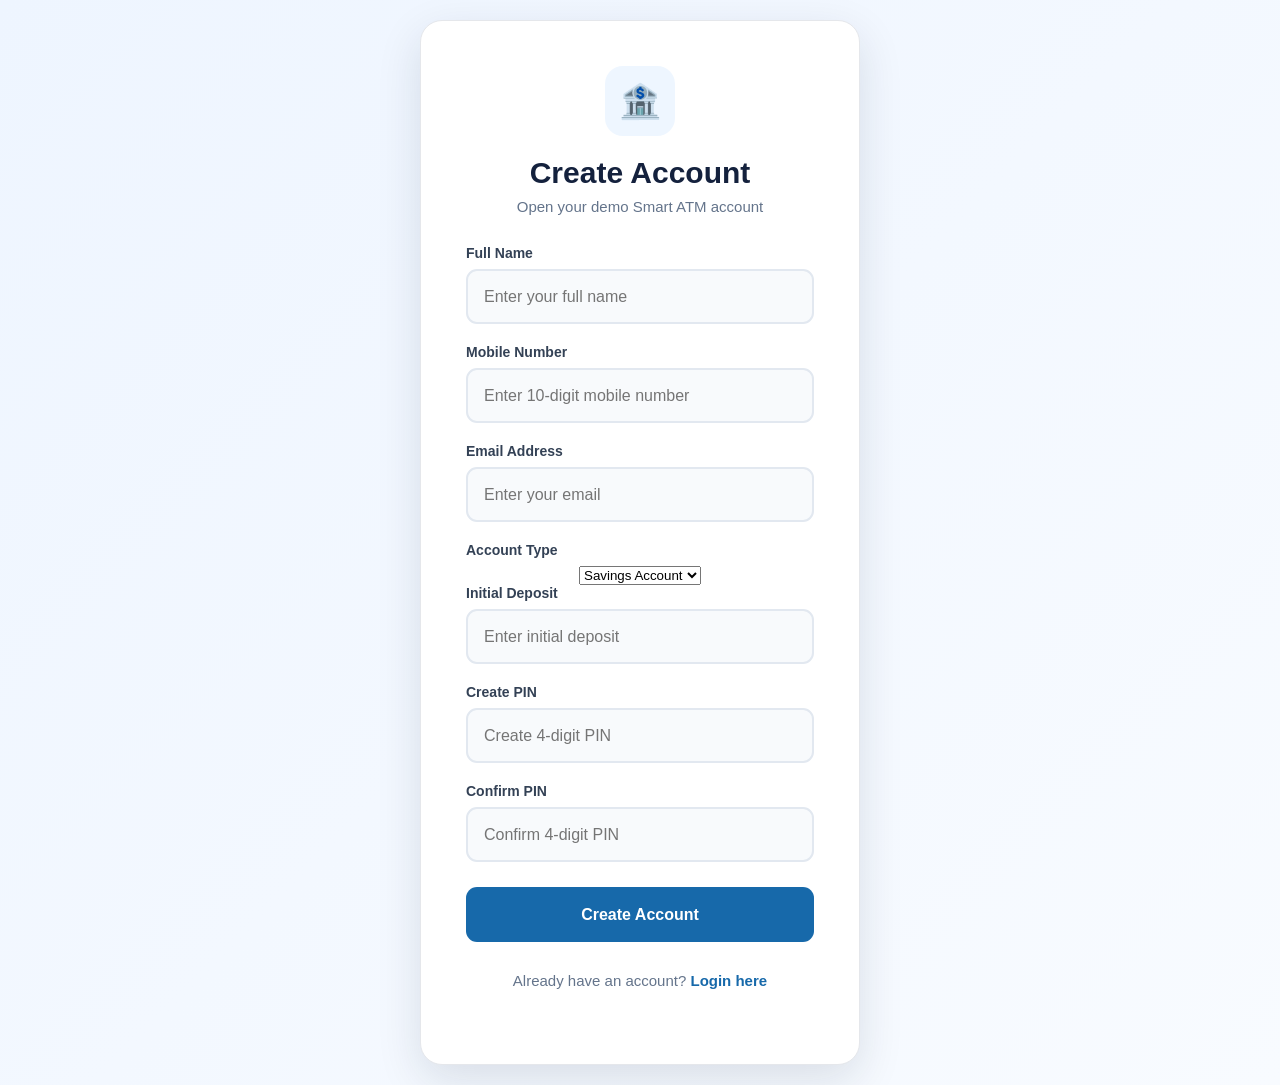
==== create-account.html @ af653bbe "Add create account HTML page for Smart ATM" ====
<!DOCTYPE html>
<html>

<head>
    <title>Create Account - Smart ATM</title>
    <link rel="stylesheet" href="style.css">
</head>

<body class="login-page">

    <div class="login-container">

        <div class="login-icon">
            🏦
        </div>

        <h1>Create Account</h1>

        <p>Open your demo Smart ATM account</p>

        <label>Full Name</label>

        <input
            type="text"
            id="fullName"
            placeholder="Enter your full name"
        >

        <label>Mobile Number</label>

        <input
            type="tel"
            id="mobile"
            placeholder="Enter 10-digit mobile number"
            maxlength="10"
        >

        <label>Email Address</label>

        <input
            type="email"
            id="email"
            placeholder="Enter your email"
        >

        <label>Account Type</label>

        <select id="accountType">
            <option value="Savings">Savings Account</option>
            <option value="Current">Current Account</option>
        </select>

        <label>Initial Deposit</label>

        <input
            type="number"
            id="initialDeposit"
            placeholder="Enter initial deposit"
        >

        <label>Create PIN</label>

        <input
            type="password"
            id="newPin"
            placeholder="Create 4-digit PIN"
            maxlength="4"
        >

        <label>Confirm PIN</label>

        <input
            type="password"
            id="confirmPin"
            placeholder="Confirm 4-digit PIN"
            maxlength="4"
        >

        <button onclick="createAccount()">
            Create Account
        </button>

        <p id="createMessage"></p>

        <p class="create-account-text">
            Already have an account?
            <a href="login.html">Login here</a>
        </p>

    </div>

    <script src="script.js"></script>

</body>

</html>
---- style.css ----
﻿/* ================================
   GLOBAL
================================ */

* {
    margin: 0;
    padding: 0;
    box-sizing: border-box;
}

body {
    font-family: "Segoe UI", Arial, sans-serif;
    background: #f5f7fb;
    color: #1e293b;
}


/* ================================
   NAVBAR
================================ */

.navbar {
    height: 72px;
    background: #14213d;
    color: white;
    display: flex;
    justify-content: space-between;
    align-items: center;
    padding: 0 40px;
    box-shadow: 0 3px 12px rgba(0,0,0,0.08);
}

    .navbar h2 {
        font-size: 24px;
        font-weight: 700;
    }

    .navbar a {
        color: white;
        text-decoration: none;
        margin-left: 28px;
        font-size: 15px;
    }

        .navbar a:hover {
            color: #8ecae6;
        }


/* ================================
   MAIN LAYOUT
================================ */

.main-container {
    display: flex;
    min-height: calc(100vh - 72px);
}


/* ================================
   SIDEBAR
================================ */

.sidebar {
    width: 245px;
    background: #ffffff;
    padding: 30px 18px;
    border-right: 1px solid #e5e7eb;
}

    .sidebar h3 {
        color: #64748b;
        font-size: 13px;
        text-transform: uppercase;
        letter-spacing: 1px;
        margin-bottom: 20px;
        padding-left: 12px;
    }

    .sidebar button {
        width: 100%;
        background: transparent;
        color: #475569;
        border: none;
        text-align: left;
        padding: 14px 16px;
        margin-bottom: 8px;
        border-radius: 10px;
        cursor: pointer;
        font-size: 15px;
        transition: 0.2s;
    }

        .sidebar button:hover {
            background: #eef6ff;
            color: #1769aa;
            transform: translateX(3px);
        }


/* ================================
   CONTENT
================================ */

.content {
    flex: 1;
    padding: 45px;
    background: #f5f7fb;
}

    .content h1 {
        font-size: 32px;
        color: #14213d;
        margin-bottom: 10px;
    }

    .content > div > p {
        color: #64748b;
    }


/* ================================
   BALANCE CARD
================================ */

.balance-card {
    width: 100%;
    max-width: 750px;
    margin-top: 30px;
    padding: 35px;
    background: linear-gradient( 135deg, #14213d, #2457a6 );
    color: white;
    border-radius: 20px;
    box-shadow: 0 12px 30px rgba(20,33,61,0.20);
}

    .balance-card p {
        color: #dbeafe;
        margin-bottom: 12px;
    }

    .balance-card h1 {
        color: white;
        font-size: 40px;
    }


/* ================================
   QUICK ACTIONS
================================ */

.quick-actions {
    display: flex;
    gap: 15px;
    margin-top: 30px;
    flex-wrap: wrap;
}

    .quick-actions button {
        background: white;
        color: #14213d;
        border: 1px solid #e2e8f0;
        padding: 15px 24px;
        border-radius: 12px;
        cursor: pointer;
        font-size: 15px;
        font-weight: 600;
        transition: 0.2s;
        box-shadow: 0 4px 12px rgba(0,0,0,0.05);
    }

        .quick-actions button:hover {
            background: #1769aa;
            color: white;
            transform: translateY(-2px);
        }


/* ================================
   OPERATION SCREENS
================================ */

.operation-screen {
    display: none;
    max-width: 850px;
}

    .operation-screen h1 {
        font-size: 34px;
        color: #14213d;
        margin-bottom: 8px;
    }


/* ================================
   OPERATION CARD
================================ */

.operation-card {
    background: white;
    max-width: 700px;
    margin-top: 35px;
    padding: 42px;
    border-radius: 20px;
    border: 1px solid #e5e7eb;
    box-shadow: 0 10px 30px rgba(0,0,0,0.06);
}

    .operation-card h3 {
        color: #64748b;
        font-size: 14px;
        margin-bottom: 8px;
    }

    .operation-card h2 {
        color: #14213d;
        font-size: 30px;
        margin-bottom: 35px;
    }


    /* ================================
   LABEL
================================ */

    .operation-card label {
        display: block;
        color: #334155;
        font-weight: 600;
        margin-bottom: 10px;
    }


    /* ================================
   INPUT BOX
================================ */

    .operation-card input {
        width: 100%;
        height: 58px;
        padding: 0 18px;
        margin-bottom: 22px;
        border: 2px solid #e2e8f0;
        border-radius: 12px;
        background: #f8fafc;
        color: #1e293b;
        font-size: 17px;
        outline: none;
        transition: 0.2s;
    }

        .operation-card input:focus {
            border-color: #3b82f6;
            background: white;
            box-shadow: 0 0 0 4px rgba(59,130,246,0.10);
        }

        .operation-card input::placeholder {
            color: #94a3b8;
        }


    /* ================================
   OPERATION BUTTON
================================ */

    .operation-card button {
        width: 100%;
        height: 56px;
        background: #1769aa;
        color: white;
        border: none;
        border-radius: 12px;
        font-size: 16px;
        font-weight: 600;
        cursor: pointer;
        transition: 0.2s;
    }

        .operation-card button:hover {
            background: #12558a;
            transform: translateY(-1px);
            box-shadow: 0 6px 15px rgba(23,105,170,0.20);
        }


/* ================================
   MESSAGES
================================ */

#depositMessage,
#withdrawMessage,
#transferMessage {
    margin-top: 18px;
    font-weight: 600;
    color: #1769aa;
}


/* ================================
   TRANSACTION HISTORY
================================ */

.transaction-card {
    background: white;
    max-width: 850px;
    margin-top: 30px;
    padding: 25px;
    border-radius: 18px;
    border: 1px solid #e5e7eb;
    box-shadow: 0 8px 25px rgba(0,0,0,0.05);
}

    .transaction-card ul {
        list-style: none;
        padding: 0;
    }

    .transaction-card li {
        padding: 18px;
        border-bottom: 1px solid #eef2f7;
        color: #475569;
    }

        .transaction-card li:last-child {
            border-bottom: none;
        }


/* ================================
   MOBILE
================================ */

@media (max-width: 768px) {

    .main-container {
        flex-direction: column;
    }

    .sidebar {
        width: 100%;
        border-right: none;
        border-bottom: 1px solid #e5e7eb;
    }

    .content {
        padding: 25px;
    }

    .navbar {
        padding: 0 20px;
    }

        .navbar a {
            margin-left: 12px;
        }

    .operation-card {
        padding: 25px;
    }

    .balance-card h1 {
        font-size: 32px;
    }
}

/* ================================
   LOGIN PAGE
================================ */

.login-page {
    min-height: 100vh;
    display: flex;
    justify-content: center;
    align-items: center;
    background: linear-gradient( 135deg, #eef5ff, #f8fbff );
    padding: 20px;
}


/* LOGIN CARD */

.login-container {
    width: 100%;
    max-width: 440px;
    background: white;
    padding: 45px;
    border-radius: 22px;
    text-align: center;
    box-shadow: 0 15px 45px rgba(20, 33, 61, 0.12);
    border: 1px solid #e5e7eb;
}


/* ICON */

.login-icon {
    width: 70px;
    height: 70px;
    margin: 0 auto 20px;
    display: flex;
    align-items: center;
    justify-content: center;
    background: #eef6ff;
    border-radius: 18px;
    font-size: 34px;
}


/* HEADING */

.login-container h1 {
    color: #14213d;
    font-size: 30px;
    margin-bottom: 8px;
}


/* DESCRIPTION */

.login-container > p {
    color: #64748b;
    margin-bottom: 30px;
    font-size: 15px;
}


/* LABEL */

.login-container label {
    display: block;
    text-align: left;
    color: #334155;
    font-size: 14px;
    font-weight: 600;
    margin-bottom: 8px;
}


/* INPUT */

.login-container input {
    width: 100%;
    height: 55px;
    padding: 0 16px;
    margin-bottom: 20px;
    border: 2px solid #e2e8f0;
    border-radius: 11px;
    background: #f8fafc;
    font-size: 16px;
    outline: none;
}


    .login-container input:focus {
        border-color: #3b82f6;
        background: white;
        box-shadow: 0 0 0 4px rgba(59,130,246,0.10);
    }


/* LOGIN BUTTON */

.login-container button {
    width: 100%;
    height: 55px;
    border: none;
    border-radius: 11px;
    background: #1769aa;
    color: white;
    font-size: 16px;
    font-weight: 600;
    cursor: pointer;
    margin-top: 5px;
}


    .login-container button:hover {
        background: #12558a;
        transform: translateY(-1px);
    }


/* ERROR MESSAGE */

#message {
    margin-top: 15px;
    color: #dc2626;
    font-size: 14px;
    font-weight: 600;
}


/* DEMO INFORMATION */

.demo-info {
    margin-top: 25px;
    padding: 15px;
    background: #f8fafc;
    border-radius: 10px;
    color: #64748b;
    font-size: 13px;
    line-height: 1.6;
}
/* ================================
   HOME PAGE
================================ */

.home-page {
    min-height: 100vh;
    background: linear-gradient( 135deg, #eef5ff 0%, #f8fbff 50%, #eaf3ff 100% );
    color: #14213d;
    display: flex;
    flex-direction: column;
}


/* ================================
   HOME NAVBAR
================================ */

.home-navbar {
    height: 75px;
    width: 100%;
    background: #14213d;
    color: white;
    display: flex;
    align-items: center;
    justify-content: space-between;
    padding: 0 7%;
    box-shadow: 0 4px 15px rgba(0,0,0,0.10);
}


.logo {
    font-size: 22px;
    font-weight: 700;
}


.home-links {
    display: flex;
    gap: 35px;
}


    .home-links a {
        color: white;
        text-decoration: none;
        font-size: 15px;
        font-weight: 500;
        transition: 0.2s;
    }


        .home-links a:hover {
            color: #8ecae6;
        }


/* ================================
   HERO
================================ */

.home-hero {
    flex: 1;
    width: 100%;
    display: flex;
    flex-direction: column;
    align-items: center;
    justify-content: center;
    text-align: center;
    padding: 70px 20px 50px;
}


.hero-content {
    max-width: 850px;
}


/* ICON */

.hero-icon {
    width: 85px;
    height: 85px;
    margin: 0 auto 25px;
    display: flex;
    align-items: center;
    justify-content: center;
    background: white;
    border-radius: 24px;
    font-size: 42px;
    box-shadow: 0 10px 30px rgba(20,33,61,0.10);
}


/* HEADING */

.hero-content h1 {
    font-size: 52px;
    line-height: 1.15;
    color: #14213d;
    margin-bottom: 20px;
}


/* DESCRIPTION */

.hero-content p {
    max-width: 650px;
    margin: 0 auto 32px;
    color: #64748b;
    font-size: 18px;
    line-height: 1.7;
}


/* LOGIN BUTTON */

.hero-login-button {
    padding: 16px 34px;
    background: #1769aa;
    color: white;
    border: none;
    border-radius: 12px;
    font-size: 16px;
    font-weight: 600;
    cursor: pointer;
    box-shadow: 0 8px 20px rgba(23,105,170,0.20);
    transition: 0.2s;
}


    .hero-login-button:hover {
        background: #12558a;
        transform: translateY(-2px);
        box-shadow: 0 12px 25px rgba(23,105,170,0.25);
    }


/* ================================
   FEATURE CARDS
================================ */

.home-features {
    display: flex;
    justify-content: center;
    gap: 20px;
    margin-top: 60px;
    flex-wrap: wrap;
}


.feature-card {
    width: 230px;
    background: white;
    padding: 25px 20px;
    border-radius: 16px;
    border: 1px solid #e5e7eb;
    box-shadow: 0 8px 25px rgba(0,0,0,0.05);
    transition: 0.2s;
}


    .feature-card:hover {
        transform: translateY(-5px);
        box-shadow: 0 12px 30px rgba(0,0,0,0.08);
    }


    .feature-card span {
        font-size: 28px;
    }


    .feature-card h3 {
        margin: 12px 0 8px;
        color: #14213d;
        font-size: 17px;
    }


    .feature-card p {
        color: #64748b;
        font-size: 13px;
        line-height: 1.5;
        margin: 0;
    }


/* ================================
   FOOTER
================================ */

.home-footer {
    text-align: center;
    padding: 20px;
    color: #94a3b8;
    font-size: 12px;
    line-height: 1.6;
}


/* ================================
   MOBILE HOME PAGE
================================ */

@media (max-width: 768px) {

    .home-navbar {
        padding: 0 20px;
    }

    .hero-content h1 {
        font-size: 36px;
    }

    .hero-content p {
        font-size: 16px;
    }

    .home-links {
        gap: 15px;
    }

    .feature-card {
        width: 100%;
        max-width: 320px;
    }
}
/* ================================
   RECEIPT SECTION
================================ */

.receipt-section {
    display: none;
    max-width: 650px;
    margin-top: 30px;
    background: white;
    padding: 30px;
    border-radius: 15px;
    box-shadow: 0 5px 20px rgba(0,0,0,0.08);
}

.receipt-section > h2 {
    color: #14213d;
    margin-bottom: 20px;
}


/* Receipt Paper */

.receipt {
    max-width: 500px;
    margin: 20px auto;
    padding: 30px;
    background: #ffffff;
    border: 1px dashed #94a3b8;
    border-radius: 8px;
    font-family: Arial, sans-serif;
    color: #14213d;
}

.receipt h2 {
    text-align: center;
    margin-bottom: 8px;
}

.receipt-title {
    text-align: center;
    font-size: 14px;
    font-weight: bold;
    color: #64748b;
    letter-spacing: 1px;
}

.receipt hr {
    border: none;
    border-top: 1px dashed #cbd5e1;
    margin: 18px 0;
}

.receipt p {
    display: flex;
    justify-content: space-between;
    gap: 20px;
    margin: 12px 0;
    font-size: 14px;
}

.receipt p strong {
    color: #334155;
}

.receipt h3 {
    text-align: center;
    color: #15803d;
    margin-top: 20px;
}

.demo-note {
    display: block !important;
    text-align: center !important;
    color: #94a3b8 !important;
    font-size: 11px !important;
    margin-top: 20px !important;
}


/* Print / Save Button */

.receipt-button {
    display: block;
    width: 100%;
    max-width: 500px;
    margin: 20px auto 0;
    padding: 14px;
    border: none;
    border-radius: 10px;
    background: #1769aa;
    color: white;
    font-size: 15px;
    font-weight: 600;
    cursor: pointer;
}

.receipt-button:hover {
    background: #12558a;
}


/* Mobile */

@media (max-width: 768px) {

    .receipt-section {
        padding: 20px;
    }

    .receipt {
        padding: 20px;
    }

    .receipt p {
        font-size: 13px;
    }

}
.create-account-text {
    margin-top: 18px;
    color: #64748b;
    font-size: 14px;
}

.create-account-text a {
    color: #1769aa;
    font-weight: 600;
    text-decoration: none;
}

.create-account-text a:hover {
    text-decoration: underline;
}
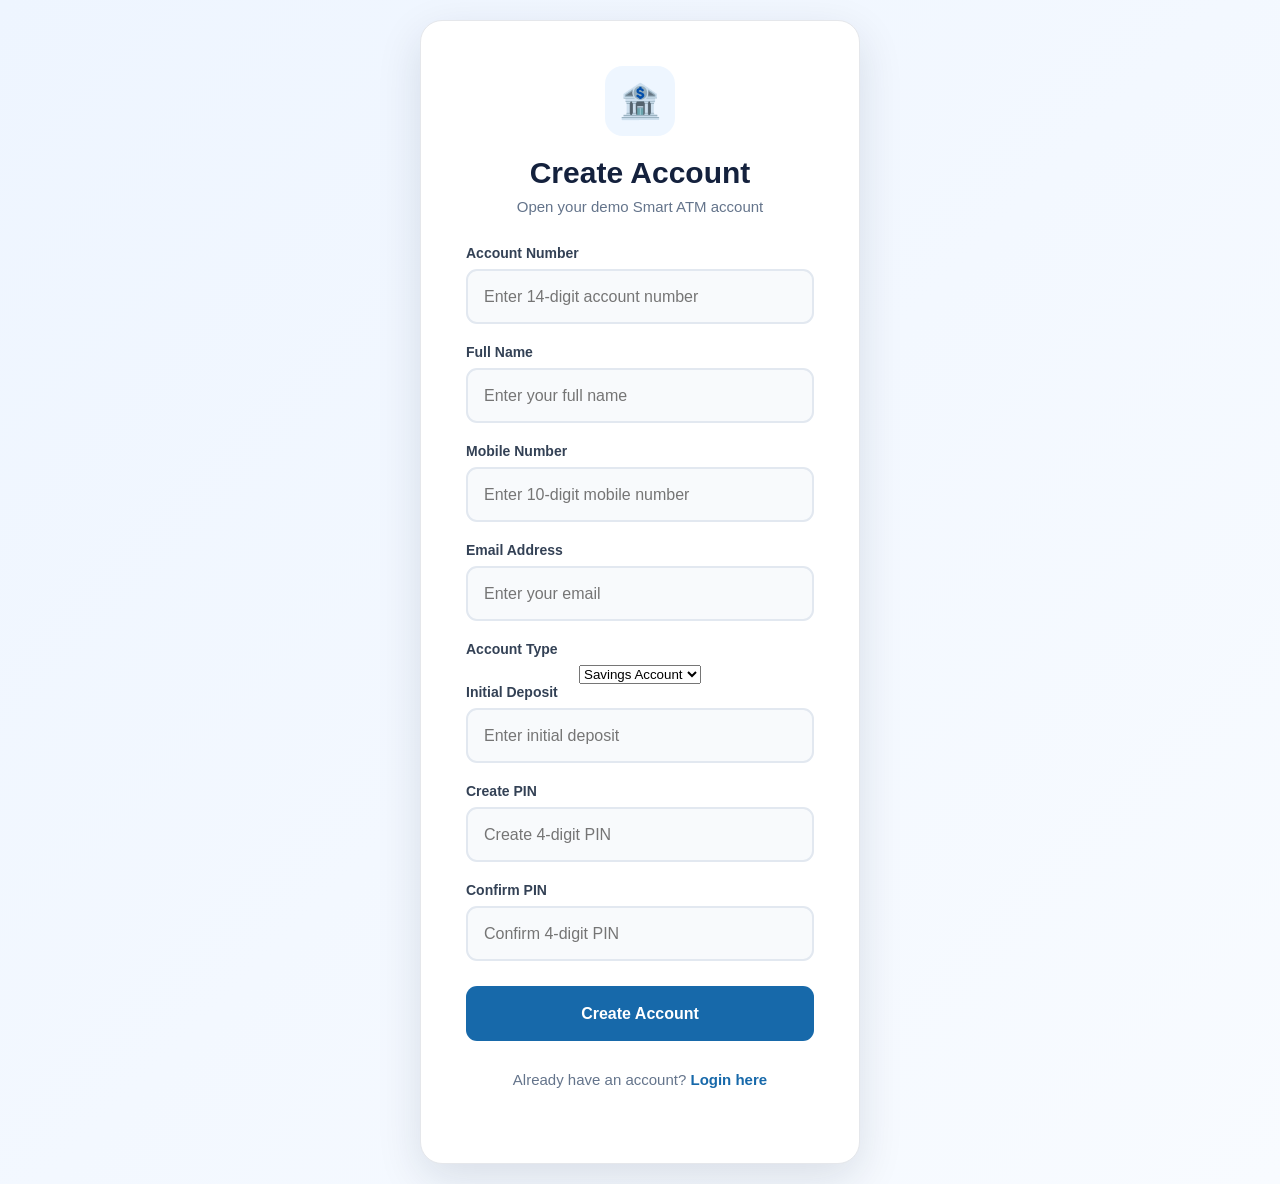
==== commit b9e00614: "Update create-account.html" ====
--- a/create-account.html
+++ b/create-account.html
@@ -17,6 +17,14 @@
         <h1>Create Account</h1>
 
         <p>Open your demo Smart ATM account</p>
+        <label>Account Number</label>
+
+<input
+    type="text"
+    id="newAccountNumber"
+    placeholder="Enter 14-digit account number"
+    maxlength="14"
+>
 
         <label>Full Name</label>
 
